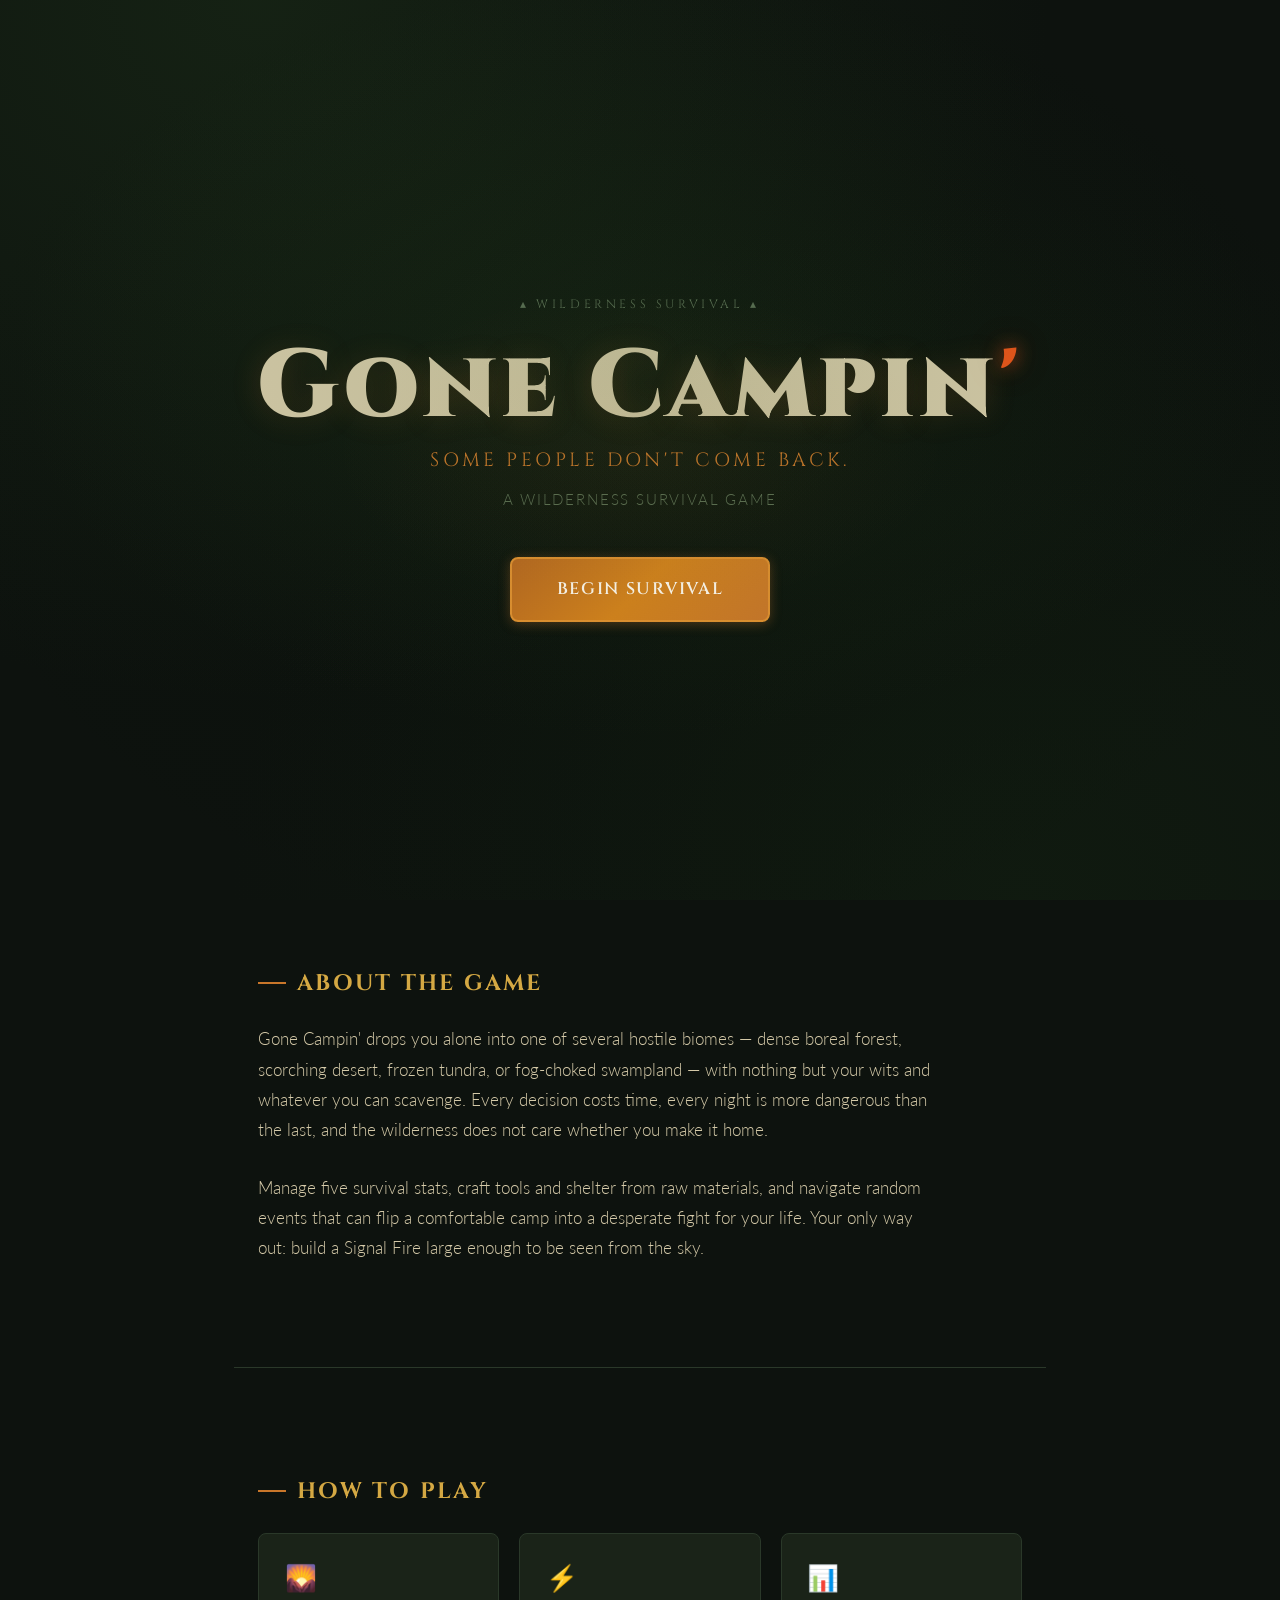
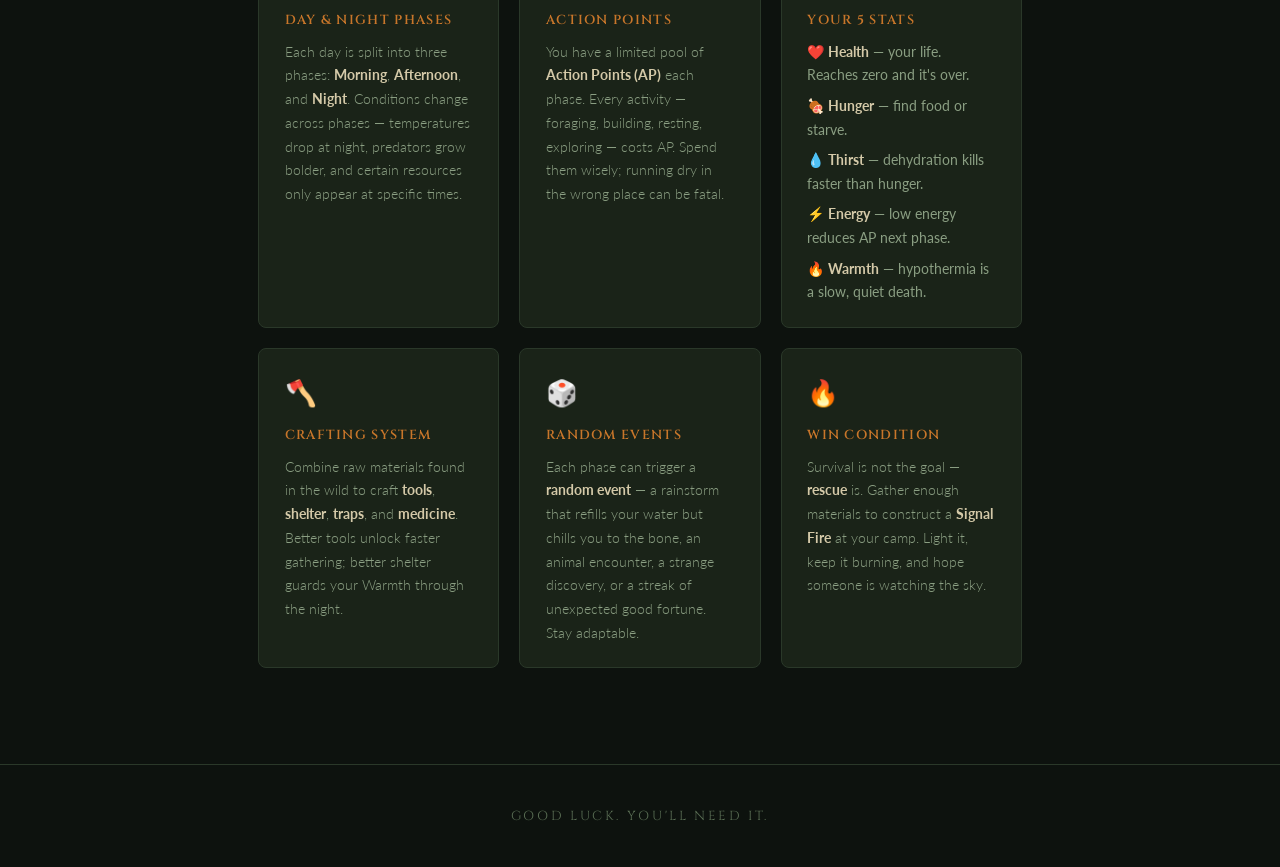
==== index.html @ d490d50c "Add initial Gone Campin' game scaffold Five-file browser game foundation: landing page with hero, Ab" ====
<!DOCTYPE html>
<html lang="en">
<head>
  <meta charset="UTF-8" />
  <meta name="viewport" content="width=device-width, initial-scale=1.0" />
  <meta name="description" content="Gone Campin' — a browser-based wilderness survival game. Gather resources, manage your stats, and build a Signal Fire before the wilderness takes you." />
  <title>Gone Campin' — A Wilderness Survival Game</title>
  <link rel="stylesheet" href="styles.css" />
</head>
<body>

  <!-- ── Hero ─────────────────────────────────────────────── -->
  <header class="hero">
    <p class="hero__eyebrow">&#9652; Wilderness Survival &#9652;</p>
    <h1 class="hero__title">Gone Campin<span class="flame">'</span></h1>
    <p class="hero__tagline">Some people don't come back.</p>
    <p class="hero__subtitle">A Wilderness Survival Game</p>
    <a href="setup.html" class="btn-primary hero__cta">Begin Survival</a>
  </header>

  <!-- ── About ─────────────────────────────────────────────── -->
  <main>
    <div class="container">
      <section class="content-section" aria-labelledby="about-heading">
        <h2 class="section-heading" id="about-heading">About the Game</h2>
        <p class="about-text">
          Gone Campin' drops you alone into one of several hostile biomes — dense boreal forest,
          scorching desert, frozen tundra, or fog-choked swampland — with nothing but your wits
          and whatever you can scavenge. Every decision costs time, every night is more dangerous
          than the last, and the wilderness does not care whether you make it home.
        </p>
        <br />
        <p class="about-text">
          Manage five survival stats, craft tools and shelter from raw materials, and navigate
          random events that can flip a comfortable camp into a desperate fight for your life.
          Your only way out: build a Signal Fire large enough to be seen from the sky.
        </p>
      </section>

      <hr class="divider" />

      <!-- ── How to Play ─────────────────────────────────────── -->
      <section class="content-section" aria-labelledby="htp-heading">
        <h2 class="section-heading" id="htp-heading">How to Play</h2>
        <div class="htp-grid">

          <div class="htp-card">
            <span class="htp-card__icon">🌄</span>
            <p class="htp-card__title">Day &amp; Night Phases</p>
            <p class="htp-card__body">
              Each day is split into three phases:
              <strong>Morning</strong>, <strong>Afternoon</strong>, and <strong>Night</strong>.
              Conditions change across phases — temperatures drop at night, predators grow bolder,
              and certain resources only appear at specific times.
            </p>
          </div>

          <div class="htp-card">
            <span class="htp-card__icon">⚡</span>
            <p class="htp-card__title">Action Points</p>
            <p class="htp-card__body">
              You have a limited pool of <strong>Action Points (AP)</strong> each phase. Every
              activity — foraging, building, resting, exploring — costs AP. Spend them wisely;
              running dry in the wrong place can be fatal.
            </p>
          </div>

          <div class="htp-card">
            <span class="htp-card__icon">📊</span>
            <p class="htp-card__title">Your 5 Stats</p>
            <ul class="stat-list">
              <li><strong>❤️ Health</strong> — your life. Reaches zero and it's over.</li>
              <li><strong>🍖 Hunger</strong> — find food or starve.</li>
              <li><strong>💧 Thirst</strong> — dehydration kills faster than hunger.</li>
              <li><strong>⚡ Energy</strong> — low energy reduces AP next phase.</li>
              <li><strong>🔥 Warmth</strong> — hypothermia is a slow, quiet death.</li>
            </ul>
          </div>

          <div class="htp-card">
            <span class="htp-card__icon">🪓</span>
            <p class="htp-card__title">Crafting System</p>
            <p class="htp-card__body">
              Combine raw materials found in the wild to craft <strong>tools</strong>,
              <strong>shelter</strong>, <strong>traps</strong>, and <strong>medicine</strong>.
              Better tools unlock faster gathering; better shelter guards your Warmth through
              the night.
            </p>
          </div>

          <div class="htp-card">
            <span class="htp-card__icon">🎲</span>
            <p class="htp-card__title">Random Events</p>
            <p class="htp-card__body">
              Each phase can trigger a <strong>random event</strong> — a rainstorm that
              refills your water but chills you to the bone, an animal encounter, a strange
              discovery, or a streak of unexpected good fortune. Stay adaptable.
            </p>
          </div>

          <div class="htp-card">
            <span class="htp-card__icon">🔥</span>
            <p class="htp-card__title">Win Condition</p>
            <p class="htp-card__body">
              Survival is not the goal — <strong>rescue</strong> is. Gather enough materials
              to construct a <strong>Signal Fire</strong> at your camp. Light it, keep it
              burning, and hope someone is watching the sky.
            </p>
          </div>

        </div>
      </section>
    </div>
  </main>

  <!-- ── Footer ─────────────────────────────────────────────── -->
  <footer class="site-footer">
    <p class="site-footer__text">Good luck. You'll need it.</p>
  </footer>

  <script src="script.js"></script>
</body>
</html>
---- styles.css ----
@import url('https://fonts.googleapis.com/css2?family=Cinzel:wght@400;600;700;900&family=Lato:wght@300;400;700&display=swap');

/* ── Reset & Base ─────────────────────────────────────────── */
*, *::before, *::after {
  box-sizing: border-box;
  margin: 0;
  padding: 0;
}

:root {
  --bg-deep:        #0d120e;
  --bg-mid:         #141c15;
  --bg-card:        #1a2318;
  --bg-card-hover:  #1f2b1e;
  --border-muted:   #2a3829;
  --border-glow:    #4a6741;

  --text-primary:   #d4c9a8;
  --text-muted:     #8a9e82;
  --text-dim:       #5a6e54;

  --accent-amber:   #c8762a;
  --accent-flame:   #e8541a;
  --accent-gold:    #d4a843;
  --accent-green:   #4a8c3f;
  --accent-sage:    #7aaa6e;

  --danger:         #9e2c2c;
  --danger-hover:   #c03030;

  --font-header: 'Cinzel', Georgia, serif;
  --font-body:   'Lato', Arial, sans-serif;

  --radius-sm: 4px;
  --radius-md: 8px;
  --radius-lg: 14px;

  --shadow-card: 0 4px 24px rgba(0,0,0,0.55);
  --shadow-glow: 0 0 18px rgba(200, 118, 42, 0.18);
}

html {
  scroll-behavior: smooth;
}

body {
  font-family: var(--font-body);
  background-color: var(--bg-deep);
  color: var(--text-primary);
  min-height: 100vh;
  line-height: 1.7;
  /* noise-like texture via layered radial gradients */
  background-image:
    radial-gradient(ellipse at 20% 0%,   rgba(42, 74, 35, 0.28) 0%, transparent 55%),
    radial-gradient(ellipse at 80% 100%, rgba(20, 38, 18, 0.4)  0%, transparent 55%),
    radial-gradient(ellipse at 50% 50%,  rgba(10, 16, 10, 0.6)  0%, transparent 80%);
  background-attachment: fixed;
}

/* ── Typography ────────────────────────────────────────────── */
h1, h2, h3, h4 {
  font-family: var(--font-header);
  letter-spacing: 0.04em;
  color: var(--text-primary);
}

p {
  color: var(--text-primary);
  font-weight: 300;
}

a {
  color: var(--accent-sage);
  text-decoration: none;
  transition: color 0.2s;
}

a:hover {
  color: var(--accent-gold);
}

/* ── Layout Utilities ──────────────────────────────────────── */
.container {
  width: 100%;
  max-width: 860px;
  margin: 0 auto;
  padding: 0 1.5rem;
}

.container--wide {
  max-width: 1100px;
}

.section {
  padding: 3rem 0;
}

/* ── Card ──────────────────────────────────────────────────── */
.card {
  background: var(--bg-card);
  border: 1px solid var(--border-muted);
  border-radius: var(--radius-lg);
  padding: 2rem 2.25rem;
  box-shadow: var(--shadow-card);
  transition: border-color 0.25s, box-shadow 0.25s;
}

.card:hover {
  border-color: var(--border-glow);
  box-shadow: var(--shadow-card), var(--shadow-glow);
}

.card__title {
  font-family: var(--font-header);
  font-size: 1.15rem;
  font-weight: 600;
  color: var(--accent-gold);
  margin-bottom: 0.85rem;
  text-transform: uppercase;
  letter-spacing: 0.08em;
}

/* ── Buttons ───────────────────────────────────────────────── */
.btn-primary,
.btn-danger {
  display: inline-block;
  font-family: var(--font-header);
  font-size: 1rem;
  font-weight: 600;
  letter-spacing: 0.1em;
  text-transform: uppercase;
  padding: 0.8rem 2.2rem;
  border-radius: var(--radius-md);
  border: 2px solid transparent;
  cursor: pointer;
  text-decoration: none;
  transition: background 0.22s, border-color 0.22s, box-shadow 0.22s, transform 0.12s;
  user-select: none;
}

.btn-primary {
  background: linear-gradient(135deg, #b86820 0%, #d4821c 50%, #c8762a 100%);
  color: #fff8ee;
  border-color: #e09030;
  box-shadow: 0 2px 12px rgba(200, 118, 42, 0.35);
}

.btn-primary:hover {
  background: linear-gradient(135deg, #d4821c 0%, #e89030 50%, #d4821c 100%);
  border-color: var(--accent-gold);
  box-shadow: 0 4px 22px rgba(200, 118, 42, 0.55);
  transform: translateY(-2px);
  color: #fff8ee;
}

.btn-primary:active {
  transform: translateY(0);
}

.btn-danger {
  background: var(--danger);
  color: #f5d0d0;
  border-color: #7a1c1c;
  box-shadow: 0 2px 10px rgba(158, 44, 44, 0.35);
}

.btn-danger:hover {
  background: var(--danger-hover);
  border-color: #9e2c2c;
  box-shadow: 0 4px 18px rgba(158, 44, 44, 0.5);
  transform: translateY(-2px);
  color: #f5d0d0;
}

.btn-danger:active {
  transform: translateY(0);
}

/* ── Stat Bar ──────────────────────────────────────────────── */
.stat-bar-wrapper {
  display: flex;
  align-items: center;
  gap: 0.75rem;
  margin-bottom: 0.6rem;
}

.stat-bar-label {
  font-family: var(--font-header);
  font-size: 0.72rem;
  text-transform: uppercase;
  letter-spacing: 0.08em;
  color: var(--text-muted);
  min-width: 64px;
}

.stat-bar {
  flex: 1;
  height: 10px;
  background: rgba(255,255,255,0.06);
  border-radius: 99px;
  border: 1px solid var(--border-muted);
  overflow: hidden;
  position: relative;
}

.stat-bar__fill {
  height: 100%;
  border-radius: 99px;
  transition: width 0.4s ease;
}

.stat-bar__fill--health  { background: linear-gradient(90deg, #7a2424, #c03838); }
.stat-bar__fill--hunger  { background: linear-gradient(90deg, #8c5c1a, #d4902a); }
.stat-bar__fill--thirst  { background: linear-gradient(90deg, #1a4c7a, #2a8cc0); }
.stat-bar__fill--energy  { background: linear-gradient(90deg, #4a8c3f, #7aba6e); }
.stat-bar__fill--warmth  { background: linear-gradient(90deg, #7a4a1a, #e8841a); }

.stat-bar-value {
  font-size: 0.72rem;
  color: var(--text-muted);
  min-width: 36px;
  text-align: right;
}

/* ── Divider ───────────────────────────────────────────────── */
.divider {
  border: none;
  border-top: 1px solid var(--border-muted);
  margin: 2.5rem 0;
}

/* ── Back Link ─────────────────────────────────────────────── */
.back-link {
  display: inline-flex;
  align-items: center;
  gap: 0.4rem;
  font-size: 0.88rem;
  color: var(--text-muted);
  letter-spacing: 0.04em;
  transition: color 0.2s;
}

.back-link:hover {
  color: var(--accent-gold);
}

.back-link::before {
  content: '←';
  font-size: 1rem;
}

/* ── Hero / Landing ────────────────────────────────────────── */
.hero {
  min-height: 100vh;
  display: flex;
  flex-direction: column;
  align-items: center;
  justify-content: center;
  text-align: center;
  padding: 4rem 1.5rem 3rem;
  position: relative;
}

.hero::before {
  content: '';
  position: absolute;
  inset: 0;
  background:
    radial-gradient(ellipse 70% 60% at 50% 40%, rgba(50, 90, 40, 0.15) 0%, transparent 70%),
    radial-gradient(ellipse 40% 30% at 50% 50%, rgba(200, 118, 42, 0.06) 0%, transparent 60%);
  pointer-events: none;
}

.hero__eyebrow {
  font-family: var(--font-header);
  font-size: 0.75rem;
  letter-spacing: 0.3em;
  text-transform: uppercase;
  color: var(--text-dim);
  margin-bottom: 1.4rem;
}

.hero__title {
  font-family: var(--font-header);
  font-size: clamp(3rem, 8vw, 6rem);
  font-weight: 900;
  line-height: 1.05;
  color: var(--text-primary);
  text-shadow: 0 2px 30px rgba(200, 118, 42, 0.2);
  margin-bottom: 0.4rem;
}

.hero__title .flame {
  color: var(--accent-flame);
  display: inline-block;
  text-shadow: 0 0 18px rgba(232, 84, 26, 0.7), 0 0 40px rgba(232, 84, 26, 0.3);
  animation: flicker 3.5s ease-in-out infinite;
}

@keyframes flicker {
  0%, 100% { opacity: 1;    text-shadow: 0 0 18px rgba(232, 84, 26, 0.7), 0 0 40px rgba(232, 84, 26, 0.3); }
  30%       { opacity: 0.85; text-shadow: 0 0 10px rgba(232, 84, 26, 0.4), 0 0 24px rgba(232, 84, 26, 0.15); }
  60%       { opacity: 0.95; text-shadow: 0 0 22px rgba(232, 84, 26, 0.8), 0 0 50px rgba(232, 84, 26, 0.35); }
}

.hero__tagline {
  font-family: var(--font-header);
  font-size: clamp(0.9rem, 2.5vw, 1.2rem);
  color: var(--accent-amber);
  letter-spacing: 0.18em;
  text-transform: uppercase;
  margin-bottom: 0.6rem;
}

.hero__subtitle {
  font-size: 0.95rem;
  color: var(--text-dim);
  letter-spacing: 0.12em;
  text-transform: uppercase;
  margin-bottom: 2.8rem;
}

.hero__cta {
  font-size: 1.05rem;
  padding: 1rem 2.8rem;
}

/* ── Content Sections (index) ──────────────────────────────── */
.content-section {
  padding: 4rem 1.5rem;
}

.content-section + .content-section {
  padding-top: 0;
}

.section-heading {
  font-family: var(--font-header);
  font-size: 1.4rem;
  font-weight: 700;
  color: var(--accent-gold);
  text-transform: uppercase;
  letter-spacing: 0.1em;
  margin-bottom: 1.4rem;
  display: flex;
  align-items: center;
  gap: 0.7rem;
}

.section-heading::before {
  content: '';
  display: inline-block;
  width: 28px;
  height: 2px;
  background: var(--accent-amber);
  flex-shrink: 0;
}

.about-text {
  font-size: 1.05rem;
  line-height: 1.8;
  color: var(--text-primary);
  max-width: 680px;
}

/* ── How to Play Grid ──────────────────────────────────────── */
.htp-grid {
  display: grid;
  grid-template-columns: repeat(auto-fit, minmax(240px, 1fr));
  gap: 1.25rem;
}

.htp-card {
  background: var(--bg-card);
  border: 1px solid var(--border-muted);
  border-radius: var(--radius-md);
  padding: 1.4rem 1.6rem;
  transition: border-color 0.2s, box-shadow 0.2s;
}

.htp-card:hover {
  border-color: var(--border-glow);
  box-shadow: 0 2px 16px rgba(0,0,0,0.4);
}

.htp-card__icon {
  font-size: 1.6rem;
  margin-bottom: 0.6rem;
  display: block;
}

.htp-card__title {
  font-family: var(--font-header);
  font-size: 0.82rem;
  font-weight: 600;
  text-transform: uppercase;
  letter-spacing: 0.1em;
  color: var(--accent-amber);
  margin-bottom: 0.5rem;
}

.htp-card__body {
  font-size: 0.9rem;
  color: var(--text-muted);
  line-height: 1.65;
}

.htp-card__body strong {
  color: var(--text-primary);
  font-weight: 700;
}

/* ── Stat List (index How to Play) ────────────────────────── */
.stat-list {
  list-style: none;
  display: flex;
  flex-direction: column;
  gap: 0.4rem;
}

.stat-list li {
  font-size: 0.88rem;
  color: var(--text-muted);
}

.stat-list li strong {
  color: var(--text-primary);
}

/* ── Footer ────────────────────────────────────────────────── */
.site-footer {
  text-align: center;
  padding: 2.5rem 1.5rem;
  border-top: 1px solid var(--border-muted);
  margin-top: 2rem;
}

.site-footer__text {
  font-family: var(--font-header);
  font-size: 0.82rem;
  letter-spacing: 0.2em;
  text-transform: uppercase;
  color: var(--text-dim);
}

/* ── Placeholder Pages ─────────────────────────────────────── */
.page-shell {
  min-height: 100vh;
  display: flex;
  flex-direction: column;
  align-items: center;
  justify-content: center;
  padding: 3rem 1.5rem;
  text-align: center;
  gap: 1.5rem;
}

.page-shell h1 {
  font-size: clamp(2rem, 6vw, 3.5rem);
  color: var(--accent-gold);
}

.page-shell p {
  color: var(--text-muted);
  font-size: 0.95rem;
}

/* ── Responsive ────────────────────────────────────────────── */
@media (max-width: 640px) {
  .card {
    padding: 1.4rem 1.2rem;
  }

  .htp-grid {
    grid-template-columns: 1fr;
  }

  .hero__title {
    font-size: clamp(2.6rem, 13vw, 4rem);
  }

  .content-section {
    padding: 2.5rem 1rem;
  }
}

@media (min-width: 641px) and (max-width: 1024px) {
  .htp-grid {
    grid-template-columns: repeat(2, 1fr);
  }
}
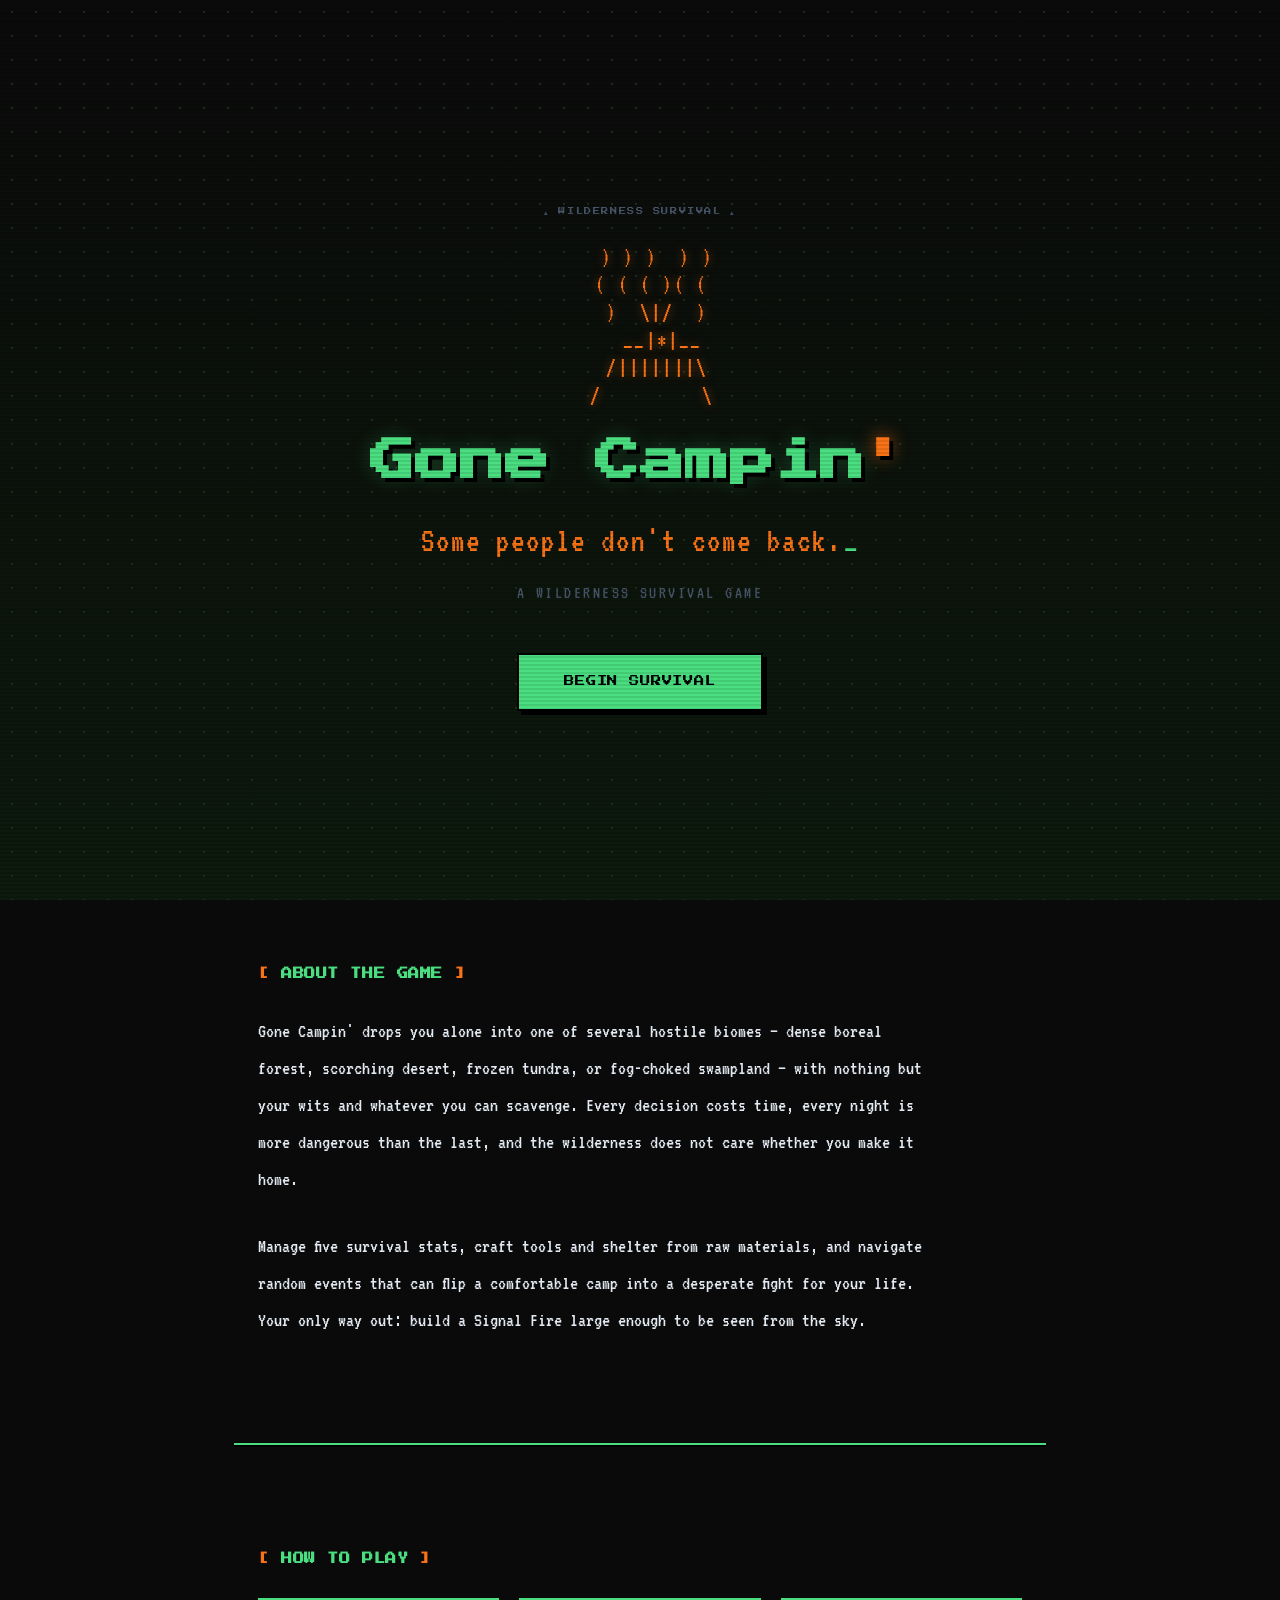
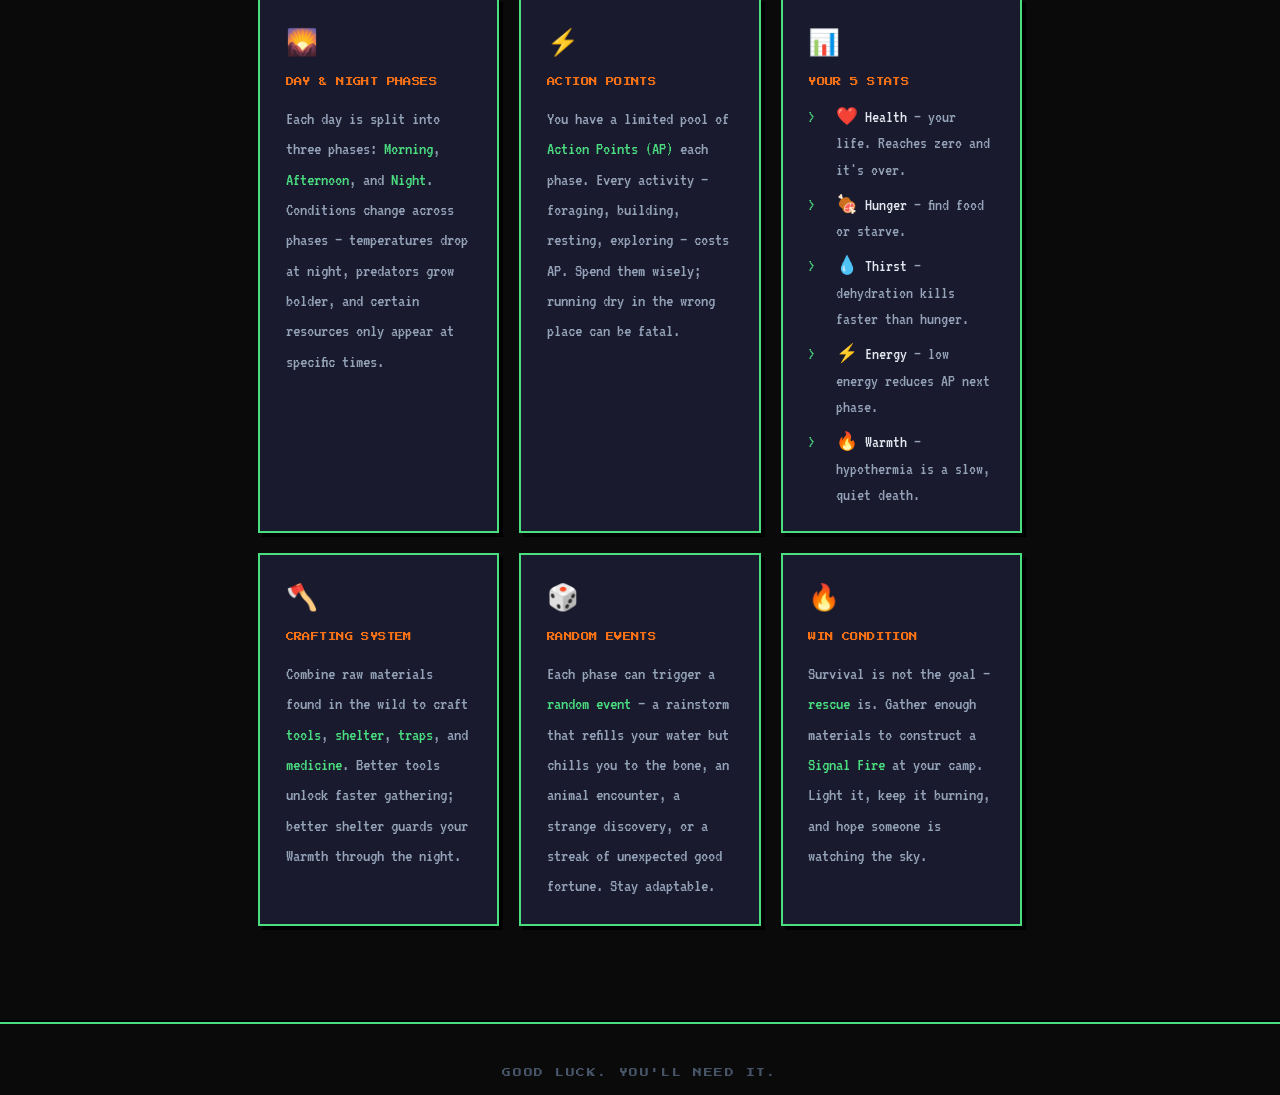
==== commit d1ad0cf6: "Restyle game with pixel/retro 8-bit aesthetic Swaps Cinzel+Lato for Press Start 2P (headings/buttons" ====
--- a/index.html
+++ b/index.html
@@ -12,8 +12,15 @@
   <!-- ── Hero ─────────────────────────────────────────────── -->
   <header class="hero">
     <p class="hero__eyebrow">&#9652; Wilderness Survival &#9652;</p>
+    <pre class="ascii-art" aria-hidden="true">
+   ) ) )  ) )
+  ( ( ( )( (
+   )  \|/  )
+    __|*|__
+   /|||||||\
+  /         \</pre>
     <h1 class="hero__title">Gone Campin<span class="flame">'</span></h1>
-    <p class="hero__tagline">Some people don't come back.</p>
+    <p class="hero__tagline">Some people don't come back.<span class="blink-cursor">_</span></p>
     <p class="hero__subtitle">A Wilderness Survival Game</p>
     <a href="setup.html" class="btn-primary hero__cta">Begin Survival</a>
   </header>
--- a/styles.css
+++ b/styles.css
@@ -1,4 +1,4 @@
-@import url('https://fonts.googleapis.com/css2?family=Cinzel:wght@400;600;700;900&family=Lato:wght@300;400;700&display=swap');
+@import url('https://fonts.googleapis.com/css2?family=Press+Start+2P&family=VT323&display=swap');
 
 /* ── Reset & Base ─────────────────────────────────────────── */
 *, *::before, *::after {
@@ -8,75 +8,93 @@
 }
 
 :root {
-  --bg-deep:        #0d120e;
-  --bg-mid:         #141c15;
-  --bg-card:        #1a2318;
-  --bg-card-hover:  #1f2b1e;
-  --border-muted:   #2a3829;
-  --border-glow:    #4a6741;
-
-  --text-primary:   #d4c9a8;
-  --text-muted:     #8a9e82;
-  --text-dim:       #5a6e54;
-
-  --accent-amber:   #c8762a;
-  --accent-flame:   #e8541a;
-  --accent-gold:    #d4a843;
-  --accent-green:   #4a8c3f;
-  --accent-sage:    #7aaa6e;
-
-  --danger:         #9e2c2c;
-  --danger-hover:   #c03030;
-
-  --font-header: 'Cinzel', Georgia, serif;
-  --font-body:   'Lato', Arial, sans-serif;
-
-  --radius-sm: 4px;
-  --radius-md: 8px;
-  --radius-lg: 14px;
-
-  --shadow-card: 0 4px 24px rgba(0,0,0,0.55);
-  --shadow-glow: 0 0 18px rgba(200, 118, 42, 0.18);
+  --bg-deep:      #0a0a0a;
+  --bg-mid:       #0d1a0d;
+  --bg-card:      #1a1a2e;
+  --bg-card-alt:  #16213e;
+
+  --pixel-green:  #4ade80;
+  --pixel-orange: #f97316;
+  --pixel-red:    #ef4444;
+  --pixel-blue:   #60a5fa;
+  --pixel-yellow: #fbbf24;
+
+  --text-primary: #e2e8f0;
+  --text-muted:   #94a3b8;
+  --text-dim:     #475569;
+
+  --border-green:  #4ade80;
+  --border-orange: #f97316;
+
+  --font-pixel:    'Press Start 2P', monospace;
+  --font-terminal: 'VT323', monospace;
+
+  --shadow-pixel:        4px 4px 0px #000;
+  --shadow-pixel-green:  4px 4px 0px #166534;
+  --shadow-pixel-orange: 4px 4px 0px #7c2d12;
 }
 
 html {
   scroll-behavior: smooth;
+  image-rendering: pixelated;
+}
+
+/* Scanline overlay */
+body::after {
+  content: '';
+  position: fixed;
+  inset: 0;
+  background: repeating-linear-gradient(
+    0deg,
+    transparent,
+    transparent 2px,
+    rgba(0, 0, 0, 0.09) 2px,
+    rgba(0, 0, 0, 0.09) 4px
+  );
+  pointer-events: none;
+  z-index: 9999;
 }
 
 body {
-  font-family: var(--font-body);
+  font-family: var(--font-terminal);
+  font-size: 1.1rem;
   background-color: var(--bg-deep);
   color: var(--text-primary);
   min-height: 100vh;
   line-height: 1.7;
-  /* noise-like texture via layered radial gradients */
+  /* dot-grid texture over a near-black → dark-green gradient */
   background-image:
-    radial-gradient(ellipse at 20% 0%,   rgba(42, 74, 35, 0.28) 0%, transparent 55%),
-    radial-gradient(ellipse at 80% 100%, rgba(20, 38, 18, 0.4)  0%, transparent 55%),
-    radial-gradient(ellipse at 50% 50%,  rgba(10, 16, 10, 0.6)  0%, transparent 80%);
+    radial-gradient(circle, #1c2e1c 1px, transparent 1px),
+    linear-gradient(180deg, #0a0a0a 0%, #0d1a0d 100%);
+  background-size: 24px 24px, 100% 100%;
   background-attachment: fixed;
+}
+
+img {
+  image-rendering: pixelated;
 }
 
 /* ── Typography ────────────────────────────────────────────── */
 h1, h2, h3, h4 {
-  font-family: var(--font-header);
-  letter-spacing: 0.04em;
+  font-family: var(--font-pixel);
+  color: var(--pixel-green);
+  line-height: 1.5;
+}
+
+p {
+  font-family: var(--font-terminal);
+  font-size: 1.2rem;
   color: var(--text-primary);
 }
 
-p {
-  color: var(--text-primary);
-  font-weight: 300;
-}
-
 a {
-  color: var(--accent-sage);
+  color: var(--pixel-green);
   text-decoration: none;
-  transition: color 0.2s;
+  transition: color 0.1s;
 }
 
 a:hover {
-  color: var(--accent-gold);
+  color: var(--pixel-orange);
 }
 
 /* ── Layout Utilities ──────────────────────────────────────── */
@@ -98,82 +116,78 @@
 /* ── Card ──────────────────────────────────────────────────── */
 .card {
   background: var(--bg-card);
-  border: 1px solid var(--border-muted);
-  border-radius: var(--radius-lg);
+  border: 2px solid var(--border-green);
+  border-radius: 0;
   padding: 2rem 2.25rem;
-  box-shadow: var(--shadow-card);
-  transition: border-color 0.25s, box-shadow 0.25s;
+  box-shadow: var(--shadow-pixel);
+  transition: border-color 0.1s, box-shadow 0.1s;
 }
 
 .card:hover {
-  border-color: var(--border-glow);
-  box-shadow: var(--shadow-card), var(--shadow-glow);
+  border-color: var(--border-orange);
+  box-shadow: 4px 4px 0 var(--pixel-orange);
 }
 
 .card__title {
-  font-family: var(--font-header);
-  font-size: 1.15rem;
-  font-weight: 600;
-  color: var(--accent-gold);
+  font-family: var(--font-pixel);
+  font-size: 0.65rem;
+  color: var(--pixel-orange);
   margin-bottom: 0.85rem;
   text-transform: uppercase;
-  letter-spacing: 0.08em;
+  letter-spacing: 0.05em;
+  line-height: 1.6;
 }
 
 /* ── Buttons ───────────────────────────────────────────────── */
 .btn-primary,
 .btn-danger {
   display: inline-block;
-  font-family: var(--font-header);
-  font-size: 1rem;
-  font-weight: 600;
-  letter-spacing: 0.1em;
-  text-transform: uppercase;
-  padding: 0.8rem 2.2rem;
-  border-radius: var(--radius-md);
-  border: 2px solid transparent;
+  font-family: var(--font-pixel);
+  font-size: 0.65rem;
+  letter-spacing: 0.08em;
+  text-transform: uppercase;
+  padding: 1rem 2rem;
+  border-radius: 0;
+  border: 2px solid #000;
   cursor: pointer;
   text-decoration: none;
-  transition: background 0.22s, border-color 0.22s, box-shadow 0.22s, transform 0.12s;
+  transition: background 0.1s, box-shadow 0.1s, transform 0.08s;
   user-select: none;
+  line-height: 1.5;
 }
 
 .btn-primary {
-  background: linear-gradient(135deg, #b86820 0%, #d4821c 50%, #c8762a 100%);
-  color: #fff8ee;
-  border-color: #e09030;
-  box-shadow: 0 2px 12px rgba(200, 118, 42, 0.35);
+  background: var(--pixel-green);
+  color: #000;
+  box-shadow: 4px 4px 0 #000;
 }
 
 .btn-primary:hover {
-  background: linear-gradient(135deg, #d4821c 0%, #e89030 50%, #d4821c 100%);
-  border-color: var(--accent-gold);
-  box-shadow: 0 4px 22px rgba(200, 118, 42, 0.55);
-  transform: translateY(-2px);
-  color: #fff8ee;
+  background: var(--pixel-orange);
+  color: #000;
+  box-shadow: 4px 4px 0 #000;
 }
 
 .btn-primary:active {
-  transform: translateY(0);
+  transform: translate(2px, 2px);
+  box-shadow: 2px 2px 0 #000;
 }
 
 .btn-danger {
-  background: var(--danger);
-  color: #f5d0d0;
-  border-color: #7a1c1c;
-  box-shadow: 0 2px 10px rgba(158, 44, 44, 0.35);
+  background: #dc2626;
+  color: #fff;
+  box-shadow: 4px 4px 0 #000;
 }
 
 .btn-danger:hover {
-  background: var(--danger-hover);
-  border-color: #9e2c2c;
-  box-shadow: 0 4px 18px rgba(158, 44, 44, 0.5);
-  transform: translateY(-2px);
-  color: #f5d0d0;
+  background: var(--pixel-red);
+  color: #fff;
+  box-shadow: 4px 4px 0 #000;
 }
 
 .btn-danger:active {
-  transform: translateY(0);
+  transform: translate(2px, 2px);
+  box-shadow: 2px 2px 0 #000;
 }
 
 /* ── Stat Bar ──────────────────────────────────────────────── */
@@ -185,68 +199,74 @@
 }
 
 .stat-bar-label {
-  font-family: var(--font-header);
-  font-size: 0.72rem;
-  text-transform: uppercase;
-  letter-spacing: 0.08em;
+  font-family: var(--font-pixel);
+  font-size: 0.45rem;
+  text-transform: uppercase;
+  letter-spacing: 0.05em;
   color: var(--text-muted);
   min-width: 64px;
+  line-height: 1.8;
 }
 
 .stat-bar {
   flex: 1;
-  height: 10px;
-  background: rgba(255,255,255,0.06);
-  border-radius: 99px;
-  border: 1px solid var(--border-muted);
+  height: 14px;
+  background: #111;
+  border-radius: 0;
+  border: 2px solid #333;
   overflow: hidden;
   position: relative;
+  box-shadow: 2px 2px 0 #000;
 }
 
 .stat-bar__fill {
   height: 100%;
-  border-radius: 99px;
-  transition: width 0.4s ease;
-}
-
-.stat-bar__fill--health  { background: linear-gradient(90deg, #7a2424, #c03838); }
-.stat-bar__fill--hunger  { background: linear-gradient(90deg, #8c5c1a, #d4902a); }
-.stat-bar__fill--thirst  { background: linear-gradient(90deg, #1a4c7a, #2a8cc0); }
-.stat-bar__fill--energy  { background: linear-gradient(90deg, #4a8c3f, #7aba6e); }
-.stat-bar__fill--warmth  { background: linear-gradient(90deg, #7a4a1a, #e8841a); }
+  border-radius: 0;
+  transition: width 0.3s steps(12);
+}
+
+.stat-bar__fill--health  { background: var(--pixel-red); }
+.stat-bar__fill--hunger  { background: var(--pixel-orange); }
+.stat-bar__fill--thirst  { background: var(--pixel-blue); }
+.stat-bar__fill--energy  { background: var(--pixel-green); }
+.stat-bar__fill--warmth  { background: var(--pixel-yellow); }
 
 .stat-bar-value {
-  font-size: 0.72rem;
+  font-family: var(--font-pixel);
+  font-size: 0.45rem;
   color: var(--text-muted);
   min-width: 36px;
   text-align: right;
+  line-height: 1.8;
 }
 
 /* ── Divider ───────────────────────────────────────────────── */
 .divider {
   border: none;
-  border-top: 1px solid var(--border-muted);
+  border-top: 2px solid var(--border-green);
   margin: 2.5rem 0;
+  box-shadow: 0 2px 0 #000;
 }
 
 /* ── Back Link ─────────────────────────────────────────────── */
 .back-link {
   display: inline-flex;
   align-items: center;
-  gap: 0.4rem;
-  font-size: 0.88rem;
+  gap: 0.3rem;
+  font-family: var(--font-pixel);
+  font-size: 0.5rem;
   color: var(--text-muted);
-  letter-spacing: 0.04em;
-  transition: color 0.2s;
+  letter-spacing: 0.05em;
+  line-height: 1.8;
+  transition: color 0.1s;
 }
 
 .back-link:hover {
-  color: var(--accent-gold);
+  color: var(--pixel-orange);
 }
 
 .back-link::before {
-  content: '←';
-  font-size: 1rem;
+  content: '< ';
 }
 
 /* ── Hero / Landing ────────────────────────────────────────── */
@@ -261,68 +281,86 @@
   position: relative;
 }
 
-.hero::before {
-  content: '';
-  position: absolute;
-  inset: 0;
-  background:
-    radial-gradient(ellipse 70% 60% at 50% 40%, rgba(50, 90, 40, 0.15) 0%, transparent 70%),
-    radial-gradient(ellipse 40% 30% at 50% 50%, rgba(200, 118, 42, 0.06) 0%, transparent 60%);
-  pointer-events: none;
-}
-
 .hero__eyebrow {
-  font-family: var(--font-header);
-  font-size: 0.75rem;
-  letter-spacing: 0.3em;
+  font-family: var(--font-pixel);
+  font-size: 0.45rem;
+  letter-spacing: 0.22em;
   text-transform: uppercase;
   color: var(--text-dim);
+  margin-bottom: 1.6rem;
+  line-height: 2;
+}
+
+/* ── ASCII Art ─────────────────────────────────────────────── */
+.ascii-art {
+  font-family: var(--font-terminal);
+  font-size: 1.5rem;
+  line-height: 1.15;
+  color: var(--pixel-orange);
+  text-shadow: 0 0 10px rgba(249, 115, 22, 0.55);
   margin-bottom: 1.4rem;
-}
-
+  user-select: none;
+  letter-spacing: 0.05em;
+}
+
+/* ── Hero Title ────────────────────────────────────────────── */
 .hero__title {
-  font-family: var(--font-header);
-  font-size: clamp(3rem, 8vw, 6rem);
-  font-weight: 900;
-  line-height: 1.05;
-  color: var(--text-primary);
-  text-shadow: 0 2px 30px rgba(200, 118, 42, 0.2);
-  margin-bottom: 0.4rem;
+  font-family: var(--font-pixel);
+  font-size: clamp(1.4rem, 4vw, 2.8rem);
+  line-height: 1.3;
+  color: var(--pixel-green);
+  text-shadow: 4px 4px 0 #000, 0 0 20px rgba(74, 222, 128, 0.25);
+  margin-bottom: 1.4rem;
 }
 
 .hero__title .flame {
-  color: var(--accent-flame);
+  color: var(--pixel-orange);
   display: inline-block;
-  text-shadow: 0 0 18px rgba(232, 84, 26, 0.7), 0 0 40px rgba(232, 84, 26, 0.3);
+  text-shadow: 4px 4px 0 #000, 0 0 18px rgba(249, 115, 22, 0.75);
   animation: flicker 3.5s ease-in-out infinite;
 }
 
 @keyframes flicker {
-  0%, 100% { opacity: 1;    text-shadow: 0 0 18px rgba(232, 84, 26, 0.7), 0 0 40px rgba(232, 84, 26, 0.3); }
-  30%       { opacity: 0.85; text-shadow: 0 0 10px rgba(232, 84, 26, 0.4), 0 0 24px rgba(232, 84, 26, 0.15); }
-  60%       { opacity: 0.95; text-shadow: 0 0 22px rgba(232, 84, 26, 0.8), 0 0 50px rgba(232, 84, 26, 0.35); }
+  0%, 100% { opacity: 1;    text-shadow: 4px 4px 0 #000, 0 0 18px rgba(249,115,22,0.75); }
+  30%       { opacity: 0.8;  text-shadow: 4px 4px 0 #000, 0 0  6px rgba(249,115,22,0.3);  }
+  60%       { opacity: 0.95; text-shadow: 4px 4px 0 #000, 0 0 26px rgba(249,115,22,0.9);  }
 }
 
 .hero__tagline {
-  font-family: var(--font-header);
-  font-size: clamp(0.9rem, 2.5vw, 1.2rem);
-  color: var(--accent-amber);
-  letter-spacing: 0.18em;
-  text-transform: uppercase;
-  margin-bottom: 0.6rem;
+  font-family: var(--font-terminal);
+  font-size: clamp(1.4rem, 3.5vw, 2.1rem);
+  color: var(--pixel-orange);
+  letter-spacing: 0.06em;
+  margin-bottom: 0.5rem;
+}
+
+/* ── Blinking Cursor ───────────────────────────────────────── */
+.blink-cursor {
+  display: inline-block;
+  color: var(--pixel-green);
+  font-family: var(--font-terminal);
+  font-size: inherit;
+  animation: blink-caret 1s step-end infinite;
+  margin-left: 2px;
+}
+
+@keyframes blink-caret {
+  0%, 100% { opacity: 1; }
+  50%       { opacity: 0; }
 }
 
 .hero__subtitle {
-  font-size: 0.95rem;
+  font-family: var(--font-terminal);
+  font-size: 1.1rem;
   color: var(--text-dim);
-  letter-spacing: 0.12em;
+  letter-spacing: 0.14em;
   text-transform: uppercase;
   margin-bottom: 2.8rem;
 }
 
 .hero__cta {
-  font-size: 1.05rem;
-  padding: 1rem 2.8rem;
+  font-size: 0.65rem;
+  padding: 1.2rem 2.8rem;
 }
 
 /* ── Content Sections (index) ──────────────────────────────── */
@@ -335,30 +373,30 @@
 }
 
 .section-heading {
-  font-family: var(--font-header);
-  font-size: 1.4rem;
-  font-weight: 700;
-  color: var(--accent-gold);
-  text-transform: uppercase;
-  letter-spacing: 0.1em;
-  margin-bottom: 1.4rem;
-  display: flex;
-  align-items: center;
-  gap: 0.7rem;
-}
-
+  font-family: var(--font-pixel);
+  font-size: 0.7rem;
+  color: var(--pixel-green);
+  text-transform: uppercase;
+  letter-spacing: 0.05em;
+  margin-bottom: 1.8rem;
+  line-height: 1.8;
+}
+
+/* Bracket decoration — purely visual, content unchanged */
 .section-heading::before {
-  content: '';
-  display: inline-block;
-  width: 28px;
-  height: 2px;
-  background: var(--accent-amber);
-  flex-shrink: 0;
+  content: '[ ';
+  color: var(--pixel-orange);
+}
+
+.section-heading::after {
+  content: ' ]';
+  color: var(--pixel-orange);
 }
 
 .about-text {
-  font-size: 1.05rem;
-  line-height: 1.8;
+  font-family: var(--font-terminal);
+  font-size: 1.25rem;
+  line-height: 1.85;
   color: var(--text-primary);
   max-width: 680px;
 }
@@ -372,15 +410,16 @@
 
 .htp-card {
   background: var(--bg-card);
-  border: 1px solid var(--border-muted);
-  border-radius: var(--radius-md);
+  border: 2px solid var(--border-green);
+  border-radius: 0;
   padding: 1.4rem 1.6rem;
-  transition: border-color 0.2s, box-shadow 0.2s;
+  box-shadow: var(--shadow-pixel);
+  transition: border-color 0.1s, box-shadow 0.1s;
 }
 
 .htp-card:hover {
-  border-color: var(--border-glow);
-  box-shadow: 0 2px 16px rgba(0,0,0,0.4);
+  border-color: var(--border-orange);
+  box-shadow: 4px 4px 0 var(--pixel-orange);
 }
 
 .htp-card__icon {
@@ -390,24 +429,25 @@
 }
 
 .htp-card__title {
-  font-family: var(--font-header);
-  font-size: 0.82rem;
-  font-weight: 600;
-  text-transform: uppercase;
-  letter-spacing: 0.1em;
-  color: var(--accent-amber);
-  margin-bottom: 0.5rem;
+  font-family: var(--font-pixel);
+  font-size: 0.52rem;
+  text-transform: uppercase;
+  letter-spacing: 0.05em;
+  color: var(--pixel-orange);
+  margin-bottom: 0.85rem;
+  line-height: 1.8;
 }
 
 .htp-card__body {
-  font-size: 0.9rem;
+  font-family: var(--font-terminal);
+  font-size: 1.15rem;
   color: var(--text-muted);
   line-height: 1.65;
 }
 
 .htp-card__body strong {
-  color: var(--text-primary);
-  font-weight: 700;
+  color: var(--pixel-green);
+  font-weight: normal;
 }
 
 /* ── Stat List (index How to Play) ────────────────────────── */
@@ -415,32 +455,48 @@
   list-style: none;
   display: flex;
   flex-direction: column;
-  gap: 0.4rem;
+  gap: 0.55rem;
 }
 
 .stat-list li {
-  font-size: 0.88rem;
+  font-family: var(--font-terminal);
+  font-size: 1.1rem;
   color: var(--text-muted);
+  padding-left: 1.6em;
+  position: relative;
+  line-height: 1.5;
+}
+
+/* Terminal-style "> " prompt prefix */
+.stat-list li::before {
+  content: '> ';
+  color: var(--pixel-green);
+  position: absolute;
+  left: 0;
+  font-family: var(--font-terminal);
 }
 
 .stat-list li strong {
   color: var(--text-primary);
+  font-weight: normal;
 }
 
 /* ── Footer ────────────────────────────────────────────────── */
 .site-footer {
   text-align: center;
   padding: 2.5rem 1.5rem;
-  border-top: 1px solid var(--border-muted);
+  border-top: 2px solid var(--border-green);
   margin-top: 2rem;
+  box-shadow: 0 -2px 0 #000;
 }
 
 .site-footer__text {
-  font-family: var(--font-header);
-  font-size: 0.82rem;
-  letter-spacing: 0.2em;
+  font-family: var(--font-pixel);
+  font-size: 0.55rem;
+  letter-spacing: 0.18em;
   text-transform: uppercase;
   color: var(--text-dim);
+  line-height: 2;
 }
 
 /* ── Placeholder Pages ─────────────────────────────────────── */
@@ -456,13 +512,15 @@
 }
 
 .page-shell h1 {
-  font-size: clamp(2rem, 6vw, 3.5rem);
-  color: var(--accent-gold);
+  font-size: clamp(0.9rem, 3vw, 1.6rem);
+  color: var(--pixel-green);
+  text-shadow: 3px 3px 0 #000;
 }
 
 .page-shell p {
+  font-family: var(--font-terminal);
+  font-size: 1.3rem;
   color: var(--text-muted);
-  font-size: 0.95rem;
 }
 
 /* ── Responsive ────────────────────────────────────────────── */
@@ -476,11 +534,19 @@
   }
 
   .hero__title {
-    font-size: clamp(2.6rem, 13vw, 4rem);
+    font-size: clamp(1.1rem, 9vw, 1.8rem);
   }
 
   .content-section {
     padding: 2.5rem 1rem;
+  }
+
+  .section-heading {
+    font-size: 0.55rem;
+  }
+
+  .ascii-art {
+    font-size: 1.1rem;
   }
 }
 
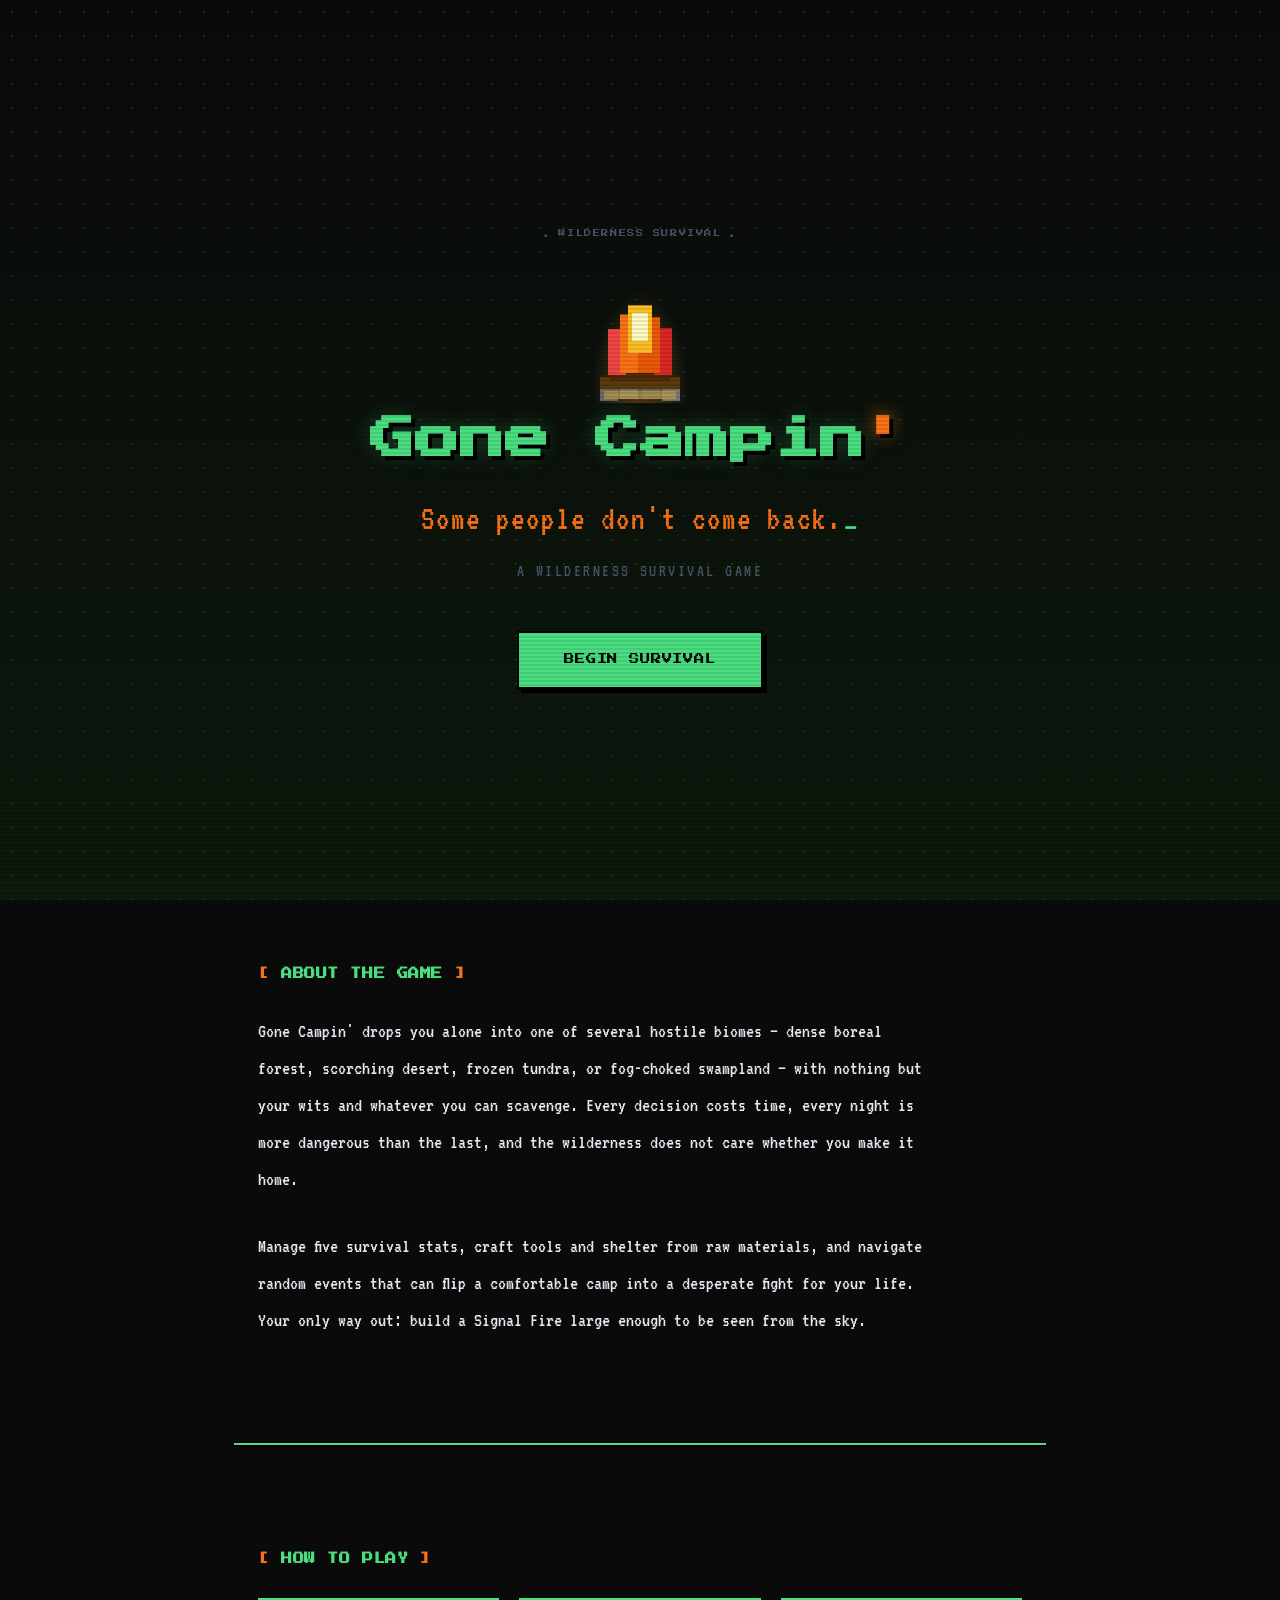
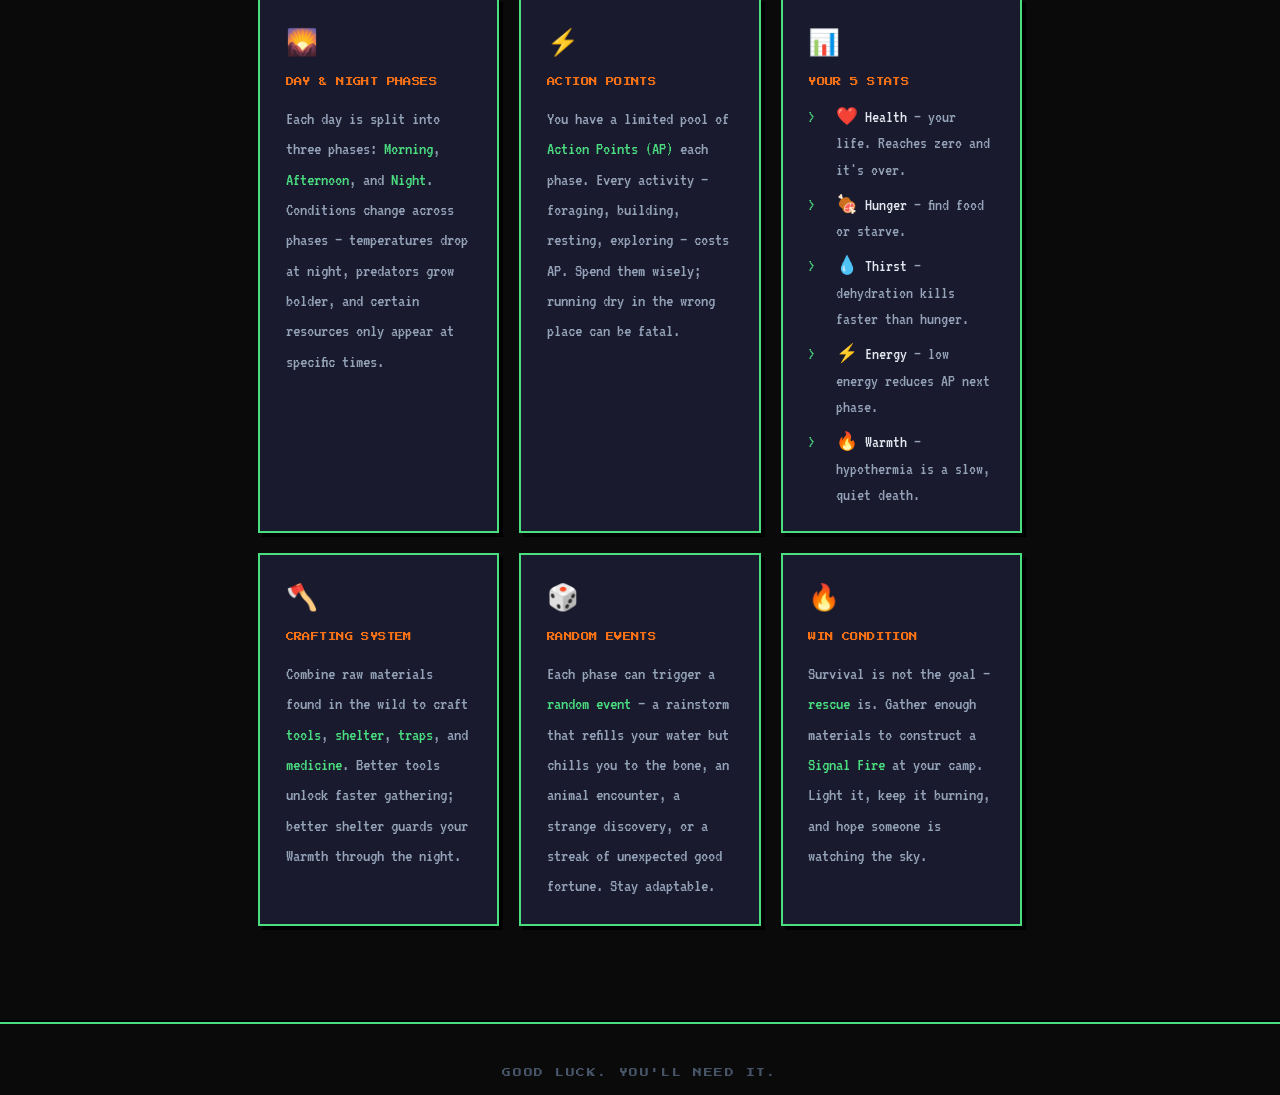
==== commit 18f38cfd: "Replace ASCII campfire with inline SVG pixel art on index.html hero - Remove <pre class="ascii-art">" ====
--- a/index.html
+++ b/index.html
@@ -12,13 +12,52 @@
   <!-- ── Hero ─────────────────────────────────────────────── -->
   <header class="hero">
     <p class="hero__eyebrow">&#9652; Wilderness Survival &#9652;</p>
-    <pre class="ascii-art" aria-hidden="true">
-   ) ) )  ) )
-  ( ( ( )( (
-   )  \|/  )
-    __|*|__
-   /|||||||\
-  /         \</pre>
+    <div class="hero-campfire" aria-hidden="true">
+      <svg width="96" height="112" viewBox="0 0 96 112"
+           xmlns="http://www.w3.org/2000/svg"
+           style="image-rendering:pixelated;overflow:visible;">
+        <!-- Stone ring base -->
+        <rect x="8"  y="96" width="80" height="12" fill="#5a5a5a"/>
+        <rect x="8"  y="96" width="18" height="14" fill="#6a6a6a"/>
+        <rect x="28" y="96" width="18" height="12" fill="#787878"/>
+        <rect x="50" y="96" width="18" height="12" fill="#6a6a6a"/>
+        <rect x="70" y="96" width="18" height="14" fill="#787878"/>
+        <!-- Logs -->
+        <rect x="8"  y="86" width="80" height="12" fill="#5a3a0a"/>
+        <rect x="18" y="80" width="60" height="10" fill="#4a2a08"/>
+        <!-- Outer flame (red) -->
+        <rect x="16" y="32" width="18" height="52" fill="#ef4444">
+          <animate attributeName="height" values="52;46;52;48;52" dur="0.4s" repeatCount="indefinite"/>
+          <animate attributeName="y"      values="32;38;32;36;32" dur="0.4s" repeatCount="indefinite"/>
+        </rect>
+        <rect x="62" y="36" width="18" height="48" fill="#dc2626">
+          <animate attributeName="height" values="48;42;50;44;48" dur="0.5s" repeatCount="indefinite"/>
+          <animate attributeName="y"      values="36;42;34;40;36" dur="0.5s" repeatCount="indefinite"/>
+        </rect>
+        <!-- Mid flame (orange) -->
+        <rect x="28" y="20" width="22" height="62" fill="#f97316">
+          <animate attributeName="height" values="62;54;64;58;62" dur="0.45s" repeatCount="indefinite"/>
+          <animate attributeName="y"      values="20;28;18;24;20" dur="0.45s" repeatCount="indefinite"/>
+        </rect>
+        <rect x="46" y="24" width="22" height="58" fill="#ea580c">
+          <animate attributeName="height" values="58;52;60;54;58" dur="0.55s" repeatCount="indefinite"/>
+          <animate attributeName="y"      values="24;30;22;28;24" dur="0.55s" repeatCount="indefinite"/>
+        </rect>
+        <!-- Inner flame (yellow) -->
+        <rect x="36" y="12" width="24" height="50" fill="#fbbf24">
+          <animate attributeName="height" values="50;44;52;46;50" dur="0.35s" repeatCount="indefinite"/>
+          <animate attributeName="y"      values="12;18;10;16;12" dur="0.35s" repeatCount="indefinite"/>
+        </rect>
+        <!-- Core flame (near white) -->
+        <rect x="40" y="20" width="16" height="30" fill="#fef9c3">
+          <animate attributeName="height" values="30;24;32;26;30" dur="0.3s" repeatCount="indefinite"/>
+          <animate attributeName="y"      values="20;26;18;24;20" dur="0.3s" repeatCount="indefinite"/>
+        </rect>
+        <!-- Ground glow -->
+        <rect x="12" y="100" width="72" height="8" fill="rgba(251,191,36,0.4)"/>
+      </svg>
+      <div class="hero-campfire__glow"></div>
+    </div>
     <h1 class="hero__title">Gone Campin<span class="flame">'</span></h1>
     <p class="hero__tagline">Some people don't come back.<span class="blink-cursor">_</span></p>
     <p class="hero__subtitle">A Wilderness Survival Game</p>
--- a/styles.css
+++ b/styles.css
@@ -222,7 +222,7 @@
 .stat-bar__fill {
   height: 100%;
   border-radius: 0;
-  transition: width 0.3s steps(12);
+  transition: width 0.5s ease;
 }
 
 .stat-bar__fill--health  { background: var(--pixel-red); }
@@ -291,16 +291,35 @@
   line-height: 2;
 }
 
-/* ── ASCII Art ─────────────────────────────────────────────── */
-.ascii-art {
-  font-family: var(--font-terminal);
-  font-size: 1.5rem;
-  line-height: 1.15;
-  color: var(--pixel-orange);
-  text-shadow: 0 0 10px rgba(249, 115, 22, 0.55);
-  margin-bottom: 1.4rem;
-  user-select: none;
-  letter-spacing: 0.05em;
+/* ── Hero Campfire ──────────────────────────────────────────── */
+.hero-campfire {
+  position: relative;
+  display: flex;
+  align-items: center;
+  justify-content: center;
+  margin: 1.5rem auto 0.5rem;
+  width: 96px;
+  height: 112px;
+}
+
+.hero-campfire__glow {
+  position: absolute;
+  inset: 0;
+  border-radius: 0;
+  background: radial-gradient(
+    ellipse at 50% 85%,
+    rgba(249, 115, 22, 0.35) 0%,
+    rgba(251, 191, 36, 0.15) 40%,
+    transparent 70%
+  );
+  animation: hero-glow-pulse 1.2s ease-in-out infinite alternate;
+  pointer-events: none;
+  z-index: -1;
+}
+
+@keyframes hero-glow-pulse {
+  from { opacity: 0.6; transform: scaleX(1); }
+  to   { opacity: 1;   transform: scaleX(1.15); }
 }
 
 /* ── Hero Title ────────────────────────────────────────────── */
@@ -545,9 +564,7 @@
     font-size: 0.55rem;
   }
 
-  .ascii-art {
-    font-size: 1.1rem;
-  }
+
 }
 
 @media (min-width: 641px) and (max-width: 1024px) {
